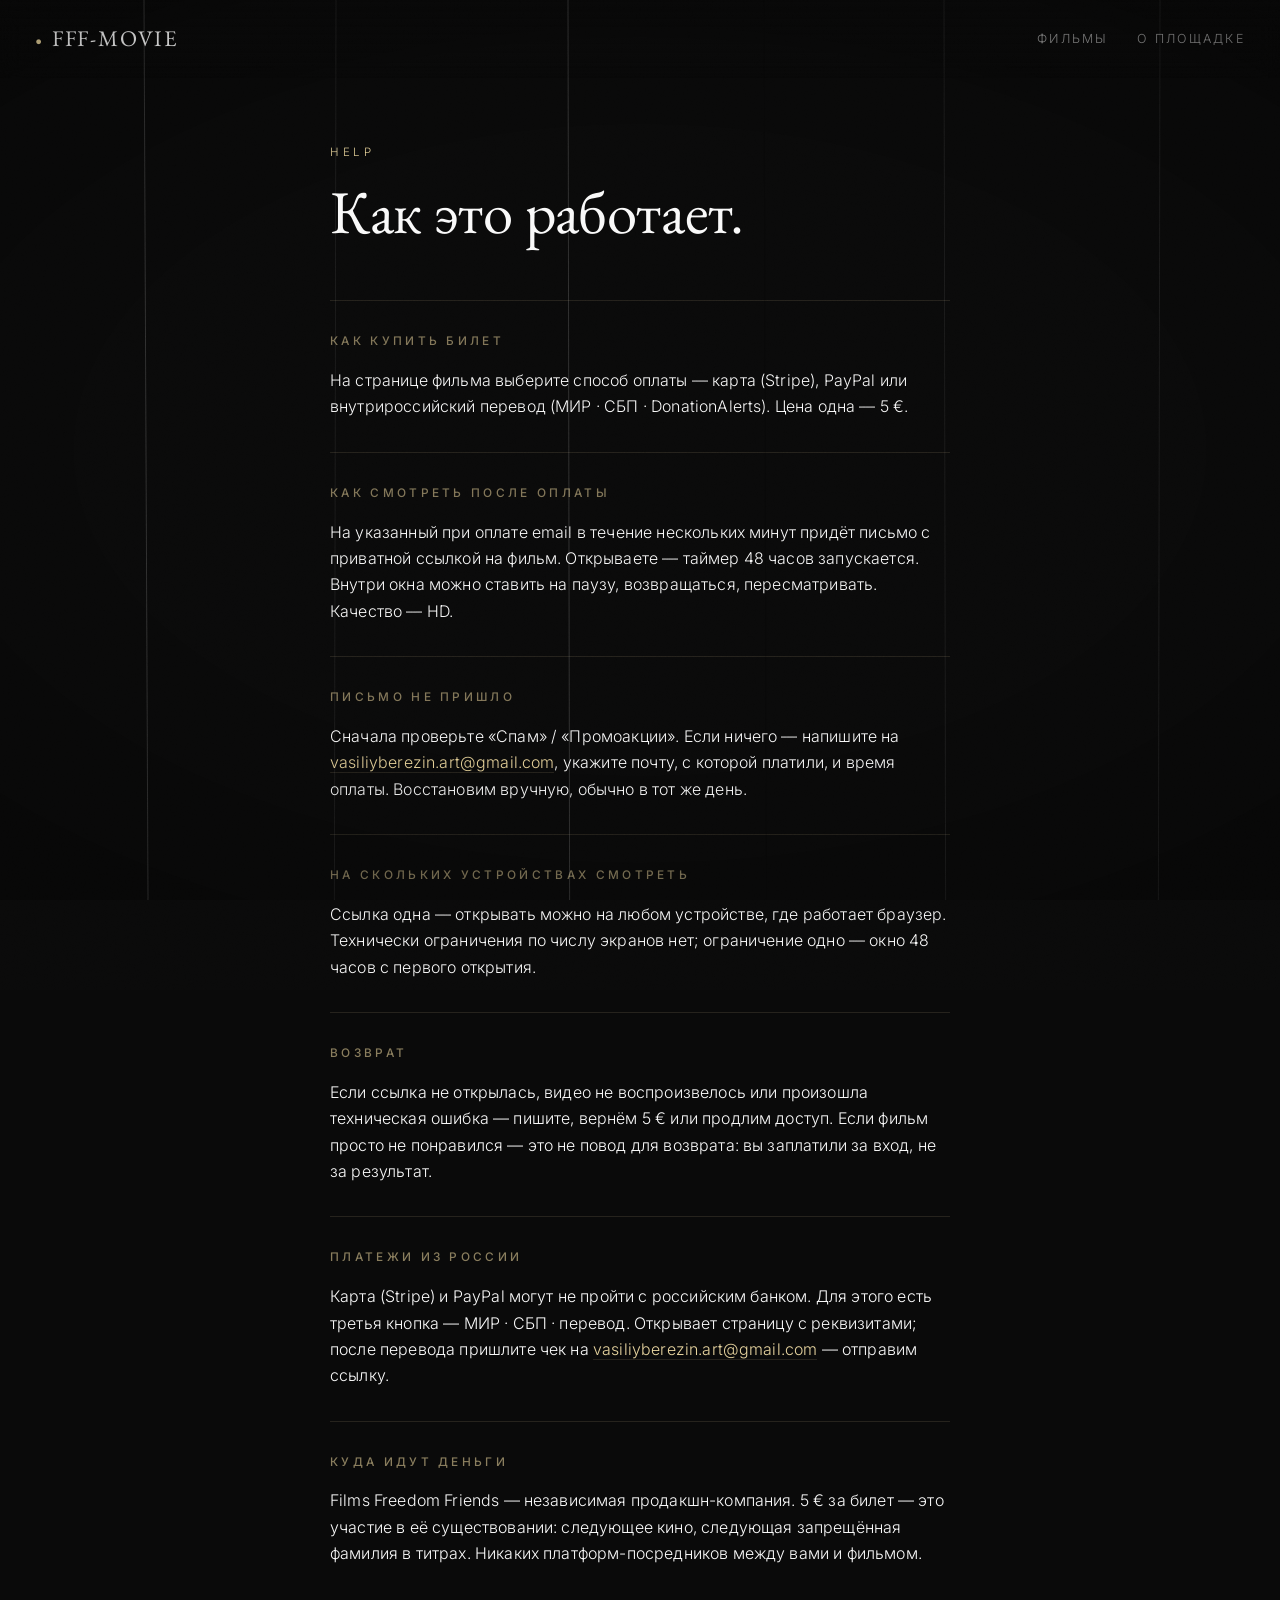
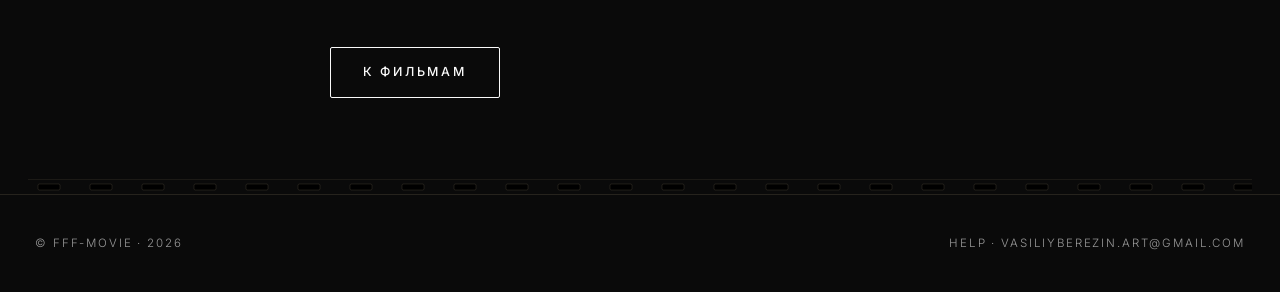
==== help/index.html @ 28d0c8d0 "init FFF-Movie site v1 — hero/films grid с polaroid-постерами + 3D perspective — два snap-слайда с т" ====
<!DOCTYPE html>
<html lang="ru">
<head>
<meta charset="UTF-8" />
<meta name="viewport" content="width=device-width, initial-scale=1.0" />
<title>Help — FFF-Movie</title>
<meta name="description" content="Как купить билет, как смотреть, что делать, если письмо не пришло." />
<link rel="preconnect" href="https://fonts.googleapis.com" />
<link rel="preconnect" href="https://fonts.gstatic.com" crossorigin />
<link href="https://fonts.googleapis.com/css2?family=EB+Garamond:ital,wght@0,400..800;1,400..800&family=Inter:wght@200;300;400;500;600;700&display=swap" rel="stylesheet" />
<link rel="stylesheet" href="../styles.css" />
</head>
<body>

<header class="nav">
  <a href="../index.html" class="brand">
    <span class="brand-mark">●</span>
    <span class="brand-name" data-platform-name>FFF-Movie</span>
  </a>
  <nav class="nav-links">
    <a href="../index.html#films">Фильмы</a>
    <a href="../index.html#about">О&nbsp;площадке</a>
  </nav>
</header>

<main class="help">
  <div class="help-inner">
    <p class="help-eyebrow">Help</p>
    <h1 class="help-title">Как это работает.</h1>

    <section class="help-block">
      <h2>Как купить билет</h2>
      <p>На странице фильма выберите способ оплаты — карта (Stripe), PayPal или внутрироссийский перевод (МИР · СБП · DonationAlerts). Цена одна — 5 €.</p>
    </section>

    <section class="help-block">
      <h2>Как смотреть после оплаты</h2>
      <p>На указанный при оплате email в течение нескольких минут придёт письмо с приватной ссылкой на фильм. Открываете — таймер 48 часов запускается. Внутри окна можно ставить на паузу, возвращаться, пересматривать. Качество — HD.</p>
    </section>

    <section class="help-block">
      <h2>Письмо не пришло</h2>
      <p>Сначала проверьте «Спам» / «Промоакции». Если ничего — напишите на <a href="mailto:vasiliyberezin.art@gmail.com">vasiliyberezin.art@gmail.com</a>, укажите почту, с которой платили, и время оплаты. Восстановим вручную, обычно в тот же день.</p>
    </section>

    <section class="help-block">
      <h2>На скольких устройствах смотреть</h2>
      <p>Ссылка одна — открывать можно на любом устройстве, где работает браузер. Технически ограничения по числу экранов нет; ограничение одно — окно 48 часов с первого открытия.</p>
    </section>

    <section class="help-block">
      <h2>Возврат</h2>
      <p>Если ссылка не открылась, видео не воспроизвелось или произошла техническая ошибка — пишите, вернём 5 € или продлим доступ. Если фильм просто не понравился — это не повод для возврата: вы заплатили за вход, не за результат.</p>
    </section>

    <section class="help-block">
      <h2>Платежи из России</h2>
      <p>Карта (Stripe) и PayPal могут не пройти с российским банком. Для этого есть третья кнопка — МИР · СБП · перевод. Открывает страницу с реквизитами; после перевода пришлите чек на <a href="mailto:vasiliyberezin.art@gmail.com">vasiliyberezin.art@gmail.com</a> — отправим ссылку.</p>
    </section>

    <section class="help-block">
      <h2>Куда идут деньги</h2>
      <p>Films Freedom Friends — независимая продакшн-компания. 5 € за билет — это участие в её существовании: следующее кино, следующая запрещённая фамилия в титрах. Никаких платформ-посредников между вами и фильмом.</p>
    </section>

    <a href="../index.html" class="cta cta-ghost help-back">К фильмам</a>
  </div>
</main>

<footer class="foot">
  <p>© <span data-platform-name>FFF-Movie</span> · 2026</p>
  <p class="foot-links">
    <a href="../help/">Help</a> ·
    <a href="mailto:vasiliyberezin.art@gmail.com">vasiliyberezin.art@gmail.com</a>
  </p>
</footer>

</body>
</html>
---- styles.css ----
/* =============================================================
   FFF-Movie — Bone palette (v2)
   True black background · Off-white text · Warm bone accent
   ============================================================= */

/* Custom hand-drawn font by Vasya — drop fff-hand.ttf into assets/fonts/
   then uncomment the line below in :root that sets --hand. */
@font-face {
  font-family: "FFF Hand";
  src: url("assets/fonts/fff-hand.ttf") format("truetype"),
       url("assets/fonts/fff-hand.otf") format("opentype");
  font-weight: 400;
  font-style: normal;
  font-display: swap;
}

:root {
  --bg:           #0a0a0a;   /* true black */
  --surface:      #141210;   /* slightly warm panel */
  --surface-2:    #1a1714;
  --bone:         #e8d5a0;   /* warm bone — old paper / archive */
  --bone-hot:     #f0e0b5;
  --bone-mute:    #8a7e5e;
  --white:        #fafafa;   /* off-white */
  --white-mute:   #999999;
  --line:         rgba(232, 213, 160, 0.12);

  /* legacy aliases so old class names keep working */
  --damson:       var(--bone);
  --melon:        var(--bone);
  --melon-hot:    var(--bone-hot);

  --serif:        "EB Garamond", "Cormorant Garamond", "Times New Roman", Georgia, serif;
  --sans:         "Inter", system-ui, -apple-system, sans-serif;

  /* Headlines (brand, hero, film titles) — EB Garamond.
     Kept as a separate variable so we can swap it for a hand-font later. */
  --hand:         "EB Garamond", "Cormorant Garamond", "Times New Roman", Georgia, serif;
}

* { box-sizing: border-box; margin: 0; padding: 0; }

html, body {
  background: var(--bg);
  color: var(--white);
  font-family: var(--sans);
  font-weight: 300;
  letter-spacing: 0.01em;
  line-height: 1.5;
  -webkit-font-smoothing: antialiased;
  -moz-osx-font-smoothing: grayscale;
}

/* ---------- filmstrip scroll-snap ----------
   Each top-level section becomes one "frame" of a filmstrip:
   the viewport snaps to it on scroll, like a projector advancing
   one frame at a time.
*/
html {
  scroll-snap-type: y mandatory;
  scroll-behavior: smooth;
}
.hero, .films, .about, .not-found, .help, .detail, .success, .foot {
  scroll-snap-align: start;
  scroll-snap-stop: always;
}
.hero {
  min-height: 100vh;     /* let the hero keep its own flex (content at bottom) */
}
.films, .about, .help, .not-found, .success, .detail {
  min-height: 100svh;
  min-height: 100vh;
  display: flex;
  flex-direction: column;
  justify-content: center;
}
.foot { scroll-snap-align: end; }

/* horizontal sprocket strip between frames — a thin film-edge line */
.hero, .films, .about, .help, .not-found, .success, .detail {
  position: relative;
}
.hero::after, .films::after, .about::after, .help::after, .not-found::after, .success::after, .detail::after {
  content: "";
  position: absolute;
  left: 28px; right: 28px;
  bottom: 0;
  height: 14px;
  pointer-events: none;
  background-image: url("data:image/svg+xml;utf8,<svg xmlns='http://www.w3.org/2000/svg' width='52' height='14'><rect x='10' y='4' width='22' height='6' rx='1.5' fill='black' stroke='rgba(232,213,160,0.18)' stroke-width='0.6'/></svg>");
  background-size: 52px 14px;
  background-repeat: repeat-x;
  border-top: 1px solid rgba(232, 213, 160, 0.08);
  z-index: 9990;
}
@media (max-width: 700px) {
  /* relax snap on mobile so users can read long content */
  html { scroll-snap-type: y proximity; }
}

a { color: inherit; text-decoration: none; }

/* ---------- nav ---------- */
.nav {
  position: fixed; top: 0; left: 0; right: 0;
  display: flex; justify-content: space-between; align-items: center;
  padding: 1.4rem 2.2rem;
  z-index: 100;
  backdrop-filter: blur(12px);
  background: linear-gradient(180deg, rgba(10, 10, 10, 0.92) 0%, rgba(10, 10, 10, 0) 100%);
}

.brand {
  display: flex; align-items: baseline; gap: 0.5rem;
  font-family: var(--hand);
  font-weight: 400;
  font-size: 1.4rem;
  letter-spacing: 0.08em;
  text-transform: uppercase;
}
.brand-mark { color: var(--melon); font-size: 0.7rem; transform: translateY(-1px); }

.nav-links {
  display: flex; gap: 1.8rem;
  font-size: 0.78rem;
  letter-spacing: 0.18em;
  text-transform: uppercase;
  color: var(--white-mute);
}
.nav-links a:hover { color: var(--melon); }

@media (max-width: 600px) {
  .nav { padding: 1rem 1.2rem; }
  .nav-links { gap: 1rem; font-size: 0.7rem; }
}

/* ---------- hero ---------- */
.hero {
  position: relative;
  height: 92vh;
  min-height: 560px;
  overflow: hidden;
  display: flex; align-items: flex-end;
}

.hero-video {
  position: absolute; inset: 0;
  width: 100%; height: 100%;
  object-fit: cover;
  filter: saturate(0.85) contrast(1.05);
}

.hero-static {
  background:
    radial-gradient(ellipse 90% 70% at 30% 40%, rgba(232, 213, 160, 0.06) 0%, transparent 60%),
    linear-gradient(180deg, #0f0e0c 0%, #0a0a0a 100%);
}

.hero-overlay {
  position: absolute; inset: 0;
  background:
    linear-gradient(180deg, rgba(10, 10, 10, 0.5) 0%, rgba(10, 10, 10, 0.1) 35%, rgba(10, 10, 10, 0.95) 100%);
}

.hero-content {
  position: relative;
  padding: 0 2.2rem 5rem;
  max-width: 900px;
}

.hero-eyebrow {
  font-size: 0.72rem;
  letter-spacing: 0.32em;
  text-transform: uppercase;
  color: var(--melon);
  margin-bottom: 1.5rem;
}

.hero-title {
  font-family: var(--hand);
  font-weight: 400;
  font-size: clamp(1.8rem, 3.8vw, 3.2rem);
  line-height: 1.1;
  letter-spacing: -0.005em;
  color: var(--white);
  margin-bottom: 2rem;
  white-space: nowrap;
  min-height: 1.4em;
  perspective: 600px;
  overflow: visible;
}
.hero-content { max-width: none; padding-right: 4rem; }
@media (max-width: 760px) {
  .hero-title { white-space: normal; font-size: clamp(1.5rem, 6vw, 2.4rem); }
}

/* per-character snake animation
   home page: starts after academy leader (~3s) → in (~1.5s) → hold (~2s) → out (~1.5s)
   inner pages: starts at 0s
   color: subtle warm-palette hue-shift per letter (tan / bone / peach)
*/
.hero-title .ch {
  display: inline-block;
  opacity: 0;
  transform: translateY(0.6em) rotate(-6deg);
  color: hsl(calc(35 + var(--i, 0) * 11), 24%, 86%);
  animation:
    snake-in  0.55s cubic-bezier(.2,.7,.3,1.05) forwards,
    snake-out 0.6s  cubic-bezier(.5,0,.7,.2)    forwards;
  animation-delay:
    calc(var(--i) * 55ms),
    calc(2.6s + var(--i) * 38ms);
  will-change: transform, opacity, filter;
}
.home .hero-title .ch {
  animation-delay:
    calc(2.4s + var(--i) * 45ms),
    calc(5s + var(--i) * 32ms);
}

@keyframes snake-in {
  0%   { opacity: 0; transform: translateY(0.6em) rotate(-7deg); filter: blur(4px); }
  55%  { opacity: 1; transform: translateY(-0.08em) rotate(3deg); filter: blur(0); }
  100% { opacity: 1; transform: translateY(0) rotate(0); filter: blur(0); }
}

@keyframes snake-out {
  0%   { opacity: 1; transform: translate(0, 0) rotate(0); filter: blur(0); }
  30%  { opacity: 1; transform: translate(-0.6em, -0.18em) rotate(-3deg); filter: blur(0); }
  60%  { opacity: 0.7; transform: translate(-6em, 0.18em) rotate(4deg); filter: blur(1.5px); }
  100% { opacity: 0; transform: translate(-30em, -0.15em) rotate(-6deg); filter: blur(5px); }
}

@media (prefers-reduced-motion: reduce) {
  .hero-title .ch { animation: none; opacity: 1; transform: none; filter: none; }
}

.cta {
  display: inline-block;
  padding: 0.95rem 2rem;
  font-size: 0.78rem;
  letter-spacing: 0.22em;
  text-transform: uppercase;
  font-weight: 500;
  border-radius: 2px;
  transition: all 0.25s ease;
  cursor: pointer;
  border: none;
}

.cta-primary {
  background: var(--melon);
  color: var(--bg);
}
.cta-primary:hover { background: var(--melon-hot); transform: translateY(-1px); }

.cta-ghost {
  background: transparent;
  color: var(--white);
  border: 1px solid var(--white);
}
.cta-ghost:hover {
  background: var(--white);
  color: var(--bg);
}

@media (max-width: 600px) {
  .hero { height: 85vh; }
  .hero-content { padding: 0 1.2rem 3rem; }
}

/* ---------- teaser slide (full-screen autoplaying clip) ---------- */
.teaser {
  position: relative;
  height: 100vh;
  min-height: 560px;
  overflow: hidden;
  display: flex;
  align-items: center;
  justify-content: center;
  scroll-snap-align: start;
  scroll-snap-stop: always;
}
.teaser-video {
  position: absolute; inset: 0;
  width: 100%; height: 100%;
  object-fit: cover;
  filter: saturate(0.85) contrast(1.05);
  z-index: 0;
}
.teaser-overlay {
  position: absolute; inset: 0;
  background:
    linear-gradient(180deg, rgba(10,10,10,0.35) 0%, rgba(10,10,10,0.15) 35%, rgba(10,10,10,0.85) 100%);
  z-index: 1;
}
.teaser-content {
  position: relative;
  z-index: 2;
  text-align: center;
  padding: 0 2.2rem;
  max-width: 800px;
}
.teaser-eyebrow {
  font-size: 0.72rem;
  letter-spacing: 0.32em;
  text-transform: uppercase;
  color: var(--bone);
  margin-bottom: 1.2rem;
}
.teaser-title {
  font-family: var(--hand);
  font-weight: 400;
  font-size: clamp(2.6rem, 7vw, 5.4rem);
  line-height: 1.02;
  letter-spacing: -0.005em;
  color: var(--white);
  margin-bottom: 1.2rem;
}
.teaser-credits {
  font-size: 0.92rem;
  letter-spacing: 0.04em;
  color: var(--white-mute);
  margin-bottom: 2.4rem;
}
.cta-primary {
  background: var(--bone);
  color: #0a0a0a;
}
.cta-primary:hover { background: var(--bone-hot); transform: translateY(-1px); }

@media (max-width: 600px) {
  .teaser-credits { font-size: 0.82rem; }
}

/* ---------- films grid ---------- */
.films {
  padding: 8rem 2.2rem;
  background: var(--bg);
  perspective: 1400px;
}

.films-grid {
  max-width: 1100px;
  margin: 0 auto;
  display: grid;
  grid-template-columns: repeat(2, 1fr);
  gap: 4.5rem 3rem;
  transform-style: preserve-3d;
}

.films-grid-single {
  max-width: 480px;
  grid-template-columns: 1fr;
}

@media (max-width: 760px) {
  .films { padding: 4rem 1.2rem; }
  .films-grid { grid-template-columns: 1fr; gap: 2.5rem; }
}

.film-card {
  /* polaroid look — pinned to a wall */
  position: relative;
  display: flex; flex-direction: column; gap: 0;
  background: #f4ede3;
  padding: 1rem 1rem 3.5rem;
  border-radius: 2px;
  transform: rotate(var(--tilt, -1.4deg)) translateZ(0);
  transition: transform 0.5s cubic-bezier(.2,.7,.2,1), box-shadow 0.5s ease;
  box-shadow:
    0 20px 35px -18px rgba(0, 0, 0, 0.7),
    0 50px 90px -50px rgba(0, 0, 0, 0.55);
  will-change: transform;
}
.film-card:nth-child(odd)  { --tilt: -1.6deg; }
.film-card:nth-child(even) { --tilt:  1.8deg; }
.film-card:hover {
  transform: rotate(0) translateZ(40px) translateY(-6px);
  box-shadow:
    0 40px 60px -20px rgba(0, 0, 0, 0.85),
    0 80px 130px -60px rgba(0, 0, 0, 0.7);
}

/* push-pin */
.film-card::before {
  content: "";
  position: absolute;
  top: -8px; left: 50%;
  width: 14px; height: 14px;
  margin-left: -7px;
  border-radius: 50%;
  background: radial-gradient(circle at 35% 30%, #c77752 0%, #5d2a3a 60%, #2a0f12 100%);
  box-shadow: 0 3px 6px rgba(0,0,0,0.6);
  z-index: 3;
}

.film-poster {
  position: relative;
  display: block;
  aspect-ratio: 16 / 9;
  overflow: hidden;
  background: #1a1714;
  border-radius: 1px;
  cursor: pointer;
}

.film-poster-img,
.film-poster-video {
  position: absolute; inset: 0;
  width: 100%; height: 100%;
  object-fit: cover;
  transition: transform 0.7s cubic-bezier(.2,.7,.2,1), opacity 0.5s ease, filter 0.4s ease;
  filter: saturate(0.9);
}

.film-poster-video {
  opacity: 0;
  pointer-events: none;
}

.film-poster:hover .film-poster-img {
  transform: scale(1.06);
  filter: saturate(0.4) brightness(0.5);
}
.film-poster:hover .film-poster-video {
  opacity: 1;
  transform: scale(1.02);
  filter: saturate(1);
}

.film-card-overlay {
  position: absolute; inset: 0;
  display: flex; align-items: center; justify-content: center;
  opacity: 0;
  transition: opacity 0.4s ease;
  pointer-events: none;
  background: linear-gradient(180deg, rgba(10,10,10,0) 0%, rgba(10,10,10,0.4) 100%);
}
.film-poster:hover .film-card-overlay { opacity: 1; }

.film-card-action {
  font-size: 0.72rem;
  letter-spacing: 0.32em;
  text-transform: uppercase;
  color: var(--bone);
  padding: 0.7rem 1.4rem;
  border: 1px solid var(--bone);
  border-radius: 2px;
  background: rgba(10, 10, 10, 0.5);
  backdrop-filter: blur(2px);
}

.film-ticket {
  position: absolute;
  top: 1rem; right: 1rem;
  padding: 0.5rem 0.85rem;
  background: rgba(10, 10, 10, 0.85);
  color: var(--bone);
  font-size: 0.68rem;
  letter-spacing: 0.22em;
  text-transform: uppercase;
  border: 1px solid var(--bone);
  border-radius: 2px;
  z-index: 2;
}

.film-meta { padding: 1.2rem 0.6rem 0; color: #1a100c; }

.film-title {
  font-family: var(--hand, var(--serif));
  font-size: 2rem;
  font-weight: 400;
  letter-spacing: -0.005em;
  line-height: 1.05;
  margin-bottom: 0.8rem;
  color: #1a100c;
}

.film-credits-row {
  font-size: 0.78rem;
  color: #3a241c;
  letter-spacing: 0.02em;
  line-height: 1.5;
  margin-bottom: 0.2rem;
  display: flex; gap: 0.8rem;
}
.film-credits-row .role {
  color: #8a7e5e;
  text-transform: uppercase;
  font-size: 0.62rem;
  letter-spacing: 0.22em;
  padding-top: 0.2rem;
  flex-shrink: 0;
  min-width: 5.5rem;
}

.film-card-overlay { background: linear-gradient(180deg, rgba(0,0,0,0) 0%, rgba(0,0,0,0.55) 100%); }
.film-card-action  { background: rgba(0, 0, 0, 0.65); border-color: var(--bone-hot); color: var(--bone-hot); }
.film-ticket {
  background: rgba(0, 0, 0, 0.85);
  color: var(--bone);
  border-color: var(--bone);
}

/* ---------- about ---------- */
.about {
  padding: 7rem 2.2rem 8rem;
  border-top: 1px solid var(--line);
}
.about-inner {
  max-width: 980px;
  margin: 0 auto;
  display: grid;
  grid-template-columns: 1.1fr 1fr;
  gap: 5rem;
  align-items: center;
}
@media (max-width: 760px) {
  .about-inner { grid-template-columns: 1fr; gap: 3rem; }
}
.about-text {
  font-family: var(--serif);
  font-weight: 400;
  font-size: clamp(1.4rem, 2.2vw, 1.85rem);
  line-height: 1.4;
  color: var(--white);
  letter-spacing: -0.005em;
}
.about-studio {
  display: flex;
  flex-direction: column;
  align-items: flex-start;
  gap: 0.9rem;
}
.studio-label {
  font-size: 0.66rem;
  letter-spacing: 0.32em;
  text-transform: uppercase;
  color: var(--bone-mute);
  margin-bottom: 0.4rem;
}
.studio-logo {
  display: block;
  width: 100%;
  max-width: 280px;
  height: auto;
  opacity: 0.92;
  filter: saturate(0) brightness(1.05);
}
.studio-name {
  font-size: 1.1rem;
  color: var(--bone);
  margin-bottom: 0.6rem;
  letter-spacing: 0.02em;
}
.studio-people {
  font-size: 0.82rem;
  letter-spacing: 0.1em;
  text-transform: uppercase;
  color: var(--white-mute);
  margin-top: 0.4rem;
}
.studio-blurb {
  font-size: 0.92rem;
  color: var(--white-mute);
  line-height: 1.6;
  font-style: italic;
  max-width: 320px;
}

@media (max-width: 760px) {
  .about-studio { align-items: center; text-align: center; }
  .about-text { text-align: center; }
}

/* ---------- footer ---------- */
.foot {
  padding: 2.5rem 2.2rem;
  display: flex; justify-content: space-between;
  font-size: 0.72rem;
  letter-spacing: 0.16em;
  text-transform: uppercase;
  color: var(--white-mute);
  border-top: 1px solid var(--line);
}
.foot-links a:hover { color: var(--melon); }

@media (max-width: 600px) {
  .foot { flex-direction: column; gap: 0.6rem; text-align: center; padding: 2rem 1.2rem; }
}

/* ---------- film detail page ---------- */
.detail {
  padding-top: 6rem;
}

.detail-hero {
  position: relative;
  height: 70vh;
  min-height: 460px;
  overflow: hidden;
}
.detail-hero img,
.detail-hero video {
  position: absolute; inset: 0;
  width: 100%; height: 100%;
  object-fit: cover;
}
.detail-hero::after {
  content: "";
  position: absolute; inset: 0;
  background: linear-gradient(180deg, rgba(10,10,10,0.4) 0%, rgba(10,10,10,0.95) 100%);
}

.detail-body {
  max-width: 760px;
  margin: -8rem auto 0;
  position: relative; z-index: 2;
  padding: 0 2.2rem 6rem;
}

.detail-title {
  font-family: var(--hand);
  font-weight: 400;
  font-size: clamp(2.8rem, 6.4vw, 5rem);
  line-height: 1.02;
  letter-spacing: -0.005em;
  margin-bottom: 0.6rem;
}

.detail-credits {
  font-size: 0.8rem;
  letter-spacing: 0.18em;
  text-transform: uppercase;
  color: var(--bone);
  margin-bottom: 2.5rem;
}

.detail-credits-block {
  margin-bottom: 2.5rem;
}
.detail-credits-block .film-credits-row {
  font-size: 0.88rem;
  margin-bottom: 0.5rem;
}
.detail-credits-block .film-credits-row .role {
  font-size: 0.7rem;
  min-width: 7rem;
}

.detail-synopsis {
  font-family: var(--serif);
  font-size: 1.25rem;
  font-style: italic;
  line-height: 1.55;
  color: var(--white-mute);
  margin-bottom: 3rem;
  max-width: 580px;
}

.detail-buy {
  display: flex; flex-direction: column; gap: 1rem;
  padding: 2rem;
  background: var(--surface);
  border: 1px solid var(--line);
  border-radius: 2px;
  max-width: 420px;
}

.detail-buy-row {
  display: flex; justify-content: space-between; align-items: baseline;
  margin-bottom: 0.5rem;
}
.detail-buy-row .price {
  font-family: var(--serif);
  font-size: 2rem;
}
.detail-buy-row .term {
  font-size: 0.72rem;
  letter-spacing: 0.18em;
  text-transform: uppercase;
  color: var(--white-mute);
}

.pay-buttons { display: flex; flex-direction: column; gap: 0.6rem; }
.pay-stripe, .pay-paypal, .pay-ru {
  display: block;
  text-align: center;
  padding: 0.95rem 1.2rem;
  font-size: 0.78rem;
  letter-spacing: 0.22em;
  text-transform: uppercase;
  font-weight: 500;
  border-radius: 2px;
  cursor: pointer;
  transition: all 0.25s ease;
  border: 1px solid transparent;
}
.pay-stripe { background: var(--bone); color: var(--bg); }
.pay-stripe:hover { background: var(--bone-hot); }
.pay-paypal { background: transparent; color: var(--white); border-color: var(--white); }
.pay-paypal:hover { background: var(--white); color: var(--bg); }
.pay-ru { background: transparent; color: var(--bone-mute); border-color: var(--bone-mute); }
.pay-ru:hover { color: var(--bone); border-color: var(--bone); }

.detail-fineprint {
  font-size: 0.72rem;
  color: var(--white-mute);
  letter-spacing: 0.04em;
  line-height: 1.6;
  margin-top: 0.5rem;
}

.detail-stills {
  display: grid;
  grid-template-columns: repeat(3, 1fr);
  gap: 0.6rem;
  margin-top: 4rem;
}
.detail-stills img {
  width: 100%;
  aspect-ratio: 16 / 9;
  object-fit: cover;
  filter: saturate(0.9);
}

@media (max-width: 700px) {
  .detail-body { padding: 0 1.2rem 4rem; margin-top: -5rem; }
  .detail-stills { grid-template-columns: repeat(2, 1fr); }
}

/* ---------- success / access page ---------- */
.success {
  min-height: 80vh;
  display: flex; flex-direction: column; justify-content: center; align-items: center;
  text-align: center;
  padding: 6rem 2rem;
}
.success-mark {
  font-size: 3rem; color: var(--melon); margin-bottom: 1.5rem;
}
.success h1 {
  font-family: var(--hand); font-weight: 400;
  font-size: clamp(2rem, 5vw, 3.4rem);
  margin-bottom: 1rem;
}
.success p {
  max-width: 480px;
  color: var(--white-mute);
  margin-bottom: 1.2rem;
  font-size: 1rem;
}

/* ---------- cinema overlay ----------
   Layered film projector look:
   - body::before  — vignette (lens darkening) + scratches
   - body::after   — fine fast grain
   - html::after   — coarse slow grain
   - html flicker  — projector lamp pulse
*/

html {
  animation: projector-flicker 6.4s linear infinite;
}

body::before {
  content: "";
  position: fixed;
  inset: 0;
  pointer-events: none;
  z-index: 9997;
  background:
    /* projector vignette */
    radial-gradient(ellipse 110% 90% at 50% 50%, transparent 40%, rgba(0,0,0,0.55) 100%),
    /* random vertical scratches */
    url("data:image/svg+xml;utf8,<svg xmlns='http://www.w3.org/2000/svg' width='1600' height='900' preserveAspectRatio='none'><g stroke='white' stroke-width='1' opacity='0.18'><line x1='180' y1='0' x2='185' y2='900'/><line x1='710' y1='0' x2='712' y2='900'/></g><g stroke='white' stroke-width='1' opacity='0.08'><line x1='420' y1='0' x2='418' y2='900'/><line x1='1180' y1='0' x2='1182' y2='900'/><line x1='1450' y1='0' x2='1448' y2='900'/></g><g stroke='black' stroke-width='1' opacity='0.22'><line x1='955' y1='0' x2='958' y2='900'/></g></svg>");
  background-size: 100% 100%, 100% 100%;
  background-repeat: no-repeat;
  animation: scratch-shift 0.18s steps(2) infinite;
}

body::after {
  content: "";
  position: fixed;
  inset: -10%;
  pointer-events: none;
  z-index: 9999;
  opacity: 0.14;
  mix-blend-mode: overlay;
  background-image: url("data:image/svg+xml;utf8,<svg xmlns='http://www.w3.org/2000/svg' width='240' height='240'><filter id='n'><feTurbulence type='fractalNoise' baseFrequency='1.1' numOctaves='2' stitchTiles='stitch'/><feColorMatrix values='0 0 0 0 0   0 0 0 0 0   0 0 0 0 0   0 0 0 1 0'/></filter><rect width='100%' height='100%' filter='url(%23n)'/></svg>");
  background-size: 240px 240px;
  animation: grain-fast 0.9s steps(8) infinite;
}

html::after {
  content: "";
  position: fixed;
  inset: -10%;
  pointer-events: none;
  z-index: 9998;
  opacity: 0.08;
  mix-blend-mode: soft-light;
  background-image: url("data:image/svg+xml;utf8,<svg xmlns='http://www.w3.org/2000/svg' width='420' height='420'><filter id='n'><feTurbulence type='fractalNoise' baseFrequency='0.55' numOctaves='3' stitchTiles='stitch'/><feColorMatrix values='0 0 0 0 1   0 0 0 0 0.95   0 0 0 0 0.85   0 0 0 1 0'/></filter><rect width='100%' height='100%' filter='url(%23n)'/></svg>");
  background-size: 420px 420px;
  animation: grain-slow 2.4s steps(5) infinite;
}

@keyframes grain-fast {
  0%   { transform: translate(0, 0); }
  20%  { transform: translate(-4%, 5%); }
  40%  { transform: translate(6%, -3%); }
  60%  { transform: translate(-3%, -4%); }
  80%  { transform: translate(4%, 6%); }
  100% { transform: translate(0, 0); }
}

@keyframes grain-slow {
  0%   { transform: translate(0, 0); }
  33%  { transform: translate(-2%, 3%); }
  66%  { transform: translate(3%, -2%); }
  100% { transform: translate(0, 0); }
}

@keyframes scratch-shift {
  0%   { transform: translate(0, 0); }
  50%  { transform: translate(-1%, 0.4%); }
  100% { transform: translate(0.6%, -0.3%); }
}

@keyframes projector-flicker {
  0%   { filter: brightness(1) contrast(1); }
  3%   { filter: brightness(0.96) contrast(1.02); }
  6%   { filter: brightness(1.04) contrast(0.99); }
  10%  { filter: brightness(1) contrast(1); }
  47%  { filter: brightness(0.94) contrast(1.03); }
  50%  { filter: brightness(1) contrast(1); }
  62%  { filter: brightness(1.05) contrast(0.98); }
  68%  { filter: brightness(1) contrast(1); }
  85%  { filter: brightness(0.97) contrast(1.01); }
  100% { filter: brightness(1) contrast(1); }
}

@media (prefers-reduced-motion: reduce) {
  html, body::before, body::after, html::after { animation: none !important; }
}

/* ---------- film perforation strips (left + right edges) ---------- */
.film-edge {
  position: fixed;
  top: 0; bottom: 0;
  width: 28px;
  z-index: 9996;
  pointer-events: none;
  background-color: rgba(6, 6, 6, 0.94);
  background-image: url("data:image/svg+xml;utf8,<svg xmlns='http://www.w3.org/2000/svg' width='28' height='52'><rect x='7' y='10' width='14' height='22' rx='3' fill='black' stroke='rgba(232,213,160,0.18)' stroke-width='0.7'/></svg>");
  background-repeat: repeat-y;
  background-position: center top;
  animation: film-roll 1.4s linear infinite;
}
.film-edge-left  { left: 0;  border-right: 1px solid rgba(232, 213, 160, 0.08); }
.film-edge-right { right: 0; border-left:  1px solid rgba(232, 213, 160, 0.08); }

@keyframes film-roll {
  to { background-position: center -52px; }
}

@media (prefers-reduced-motion: reduce) { .film-edge { animation: none; } }
@media (max-width: 700px) { .film-edge { display: none; } }

/* nav adjusts so it doesn't slip under perforation */
@media (min-width: 701px) {
  body:has(.film-edge) .nav { padding-left: 3.4rem; padding-right: 3.4rem; }
}

/* ---------- frame counter (bottom-left) ---------- */
.frame-counter {
  position: fixed;
  bottom: 1.4rem;
  left: 50px;
  z-index: 9995;
  font-family: var(--sans);
  font-size: 0.6rem;
  letter-spacing: 0.36em;
  color: var(--bone);
  pointer-events: none;
  font-variant-numeric: tabular-nums;
  text-transform: uppercase;
  mix-blend-mode: difference;
  opacity: 0.6;
}
@media (max-width: 700px) { .frame-counter { left: 1.2rem; } }

/* ---------- academy leader (3-2-1 intro on first load) ---------- */
.leader {
  position: fixed; inset: 0;
  background: #000;
  z-index: 99999;
  display: flex; align-items: center; justify-content: center;
  overflow: hidden;
}
.leader.gone {
  animation: leader-out 0.45s ease-out forwards;
}
.leader-stage {
  position: relative;
  width: clamp(280px, 56vmin, 460px);
  aspect-ratio: 4 / 3;
}
.clapper-stage {
  animation: clap-shake 0.32s ease-out 1.45s;
  transform-origin: center;
}
.clapper {
  width: 100%; height: 100%;
  filter: drop-shadow(0 30px 60px rgba(0,0,0,0.7));
  overflow: visible;
}
.clapper-top {
  transform-origin: 20px 84px;
  transform: rotate(-28deg);
  animation: clap-down 0.36s cubic-bezier(.7,0,.85,.45) 1.1s forwards;
}
.clapper-text {
  opacity: 0;
  animation: clap-text-in 0.5s ease-out 0.2s forwards;
}
.clapper-board {
  stroke-dasharray: 820;
  stroke-dashoffset: 820;
  animation: clap-draw 0.7s ease-out 0s forwards;
}
.clapper-line {
  opacity: 0;
  animation: clap-text-in 0.4s ease-out 0.35s forwards;
}
.leader-flash {
  position: absolute; inset: -50%;
  background: #fff;
  opacity: 0;
  pointer-events: none;
}
.leader-flash.fire { animation: leader-flash 0.32s ease-out forwards; }

@keyframes leader-out {
  0%   { opacity: 1; }
  100% { opacity: 0; visibility: hidden; }
}
@keyframes clap-draw {
  to { stroke-dashoffset: 0; }
}
@keyframes clap-text-in {
  to { opacity: 1; }
}
@keyframes clap-down {
  0%   { transform: rotate(-28deg); }
  82%  { transform: rotate(3deg); }
  100% { transform: rotate(0deg); }
}
@keyframes clap-shake {
  0%, 100% { transform: translate(0,0) rotate(0); }
  20%  { transform: translate(-7px, 5px) rotate(-0.4deg); }
  45%  { transform: translate(6px, -4px) rotate(0.5deg); }
  70%  { transform: translate(-3px, 2px) rotate(-0.2deg); }
}
@keyframes leader-flash {
  0%   { opacity: 0; }
  35%  { opacity: 0.95; }
  100% { opacity: 0; }
}

@media (prefers-reduced-motion: reduce) {
  .clapper-top, .clapper-board, .clapper-text, .clapper-line, .clapper-stage {
    animation: none !important;
    stroke-dashoffset: 0 !important;
    opacity: 1 !important;
    transform: none !important;
  }
}

/* ---------- help page ---------- */
.help {
  padding: 9rem 2.2rem 6rem;
}
.help-inner {
  max-width: 720px;
  margin: 0 auto;
}
.help-eyebrow {
  font-size: 0.72rem;
  letter-spacing: 0.32em;
  text-transform: uppercase;
  color: var(--bone);
  margin-bottom: 1.2rem;
}
.help-title {
  font-family: var(--hand);
  font-weight: 400;
  font-size: clamp(2.4rem, 5.5vw, 3.8rem);
  line-height: 1.05;
  letter-spacing: -0.005em;
  margin-bottom: 3.5rem;
}
.help-block {
  border-top: 1px solid var(--line);
  padding: 2rem 0;
}
.help-block h2 {
  font-family: var(--sans);
  font-weight: 500;
  font-size: 0.74rem;
  letter-spacing: 0.28em;
  text-transform: uppercase;
  color: var(--bone-mute);
  margin-bottom: 1rem;
}
.help-block p {
  font-size: 1rem;
  color: var(--white);
  line-height: 1.65;
  font-weight: 300;
  max-width: 620px;
}
.help-block p a {
  color: var(--bone);
  border-bottom: 1px solid var(--line);
  transition: color 0.2s ease, border-color 0.2s ease;
}
.help-block p a:hover {
  color: var(--bone-hot);
  border-color: var(--bone);
}
.help-back {
  margin-top: 3rem;
  display: inline-block;
}

@media (max-width: 600px) {
  .help { padding: 6rem 1.2rem 4rem; }
  .help-title { margin-bottom: 2.5rem; }
  .help-block { padding: 1.5rem 0; }
}

/* ---------- 404 — empty reel ---------- */
.not-found {
  min-height: 90vh;
  padding: 9rem 2.2rem 6rem;
  max-width: 1100px;
  margin: 0 auto;
  display: grid;
  grid-template-columns: 1fr 1.1fr;
  gap: 4rem;
  align-items: center;
}
@media (max-width: 800px) {
  .not-found { grid-template-columns: 1fr; gap: 2rem; padding: 7rem 1.4rem 4rem; text-align: center; }
}
.reel-wrap {
  position: relative;
  width: 100%;
  max-width: 440px;
  aspect-ratio: 1 / 1;
  margin: 0 auto;
}
.empty-reel {
  width: 100%; height: 100%;
  animation: reel-spin 14s linear infinite;
  filter: drop-shadow(0 20px 40px rgba(0,0,0,0.6));
}
.reel-tape {
  position: absolute;
  top: 50%; left: -10%;
  width: 28%; height: 4px;
  background: linear-gradient(90deg, transparent 0%, var(--bone-mute) 50%, transparent 100%);
  opacity: 0.4;
  transform: translateY(-50%) rotate(-3deg);
}
@keyframes reel-spin {
  to { transform: rotate(360deg); }
}
.nf-eyebrow {
  font-size: 0.66rem;
  letter-spacing: 0.36em;
  text-transform: uppercase;
  color: var(--bone);
  margin-bottom: 1.5rem;
}
.nf-title {
  font-family: var(--hand, var(--serif));
  font-weight: 400;
  font-size: clamp(2.6rem, 6vw, 4.4rem);
  line-height: 1.02;
  margin-bottom: 1.6rem;
}
.nf-text {
  font-family: var(--serif);
  font-style: italic;
  font-size: 1.1rem;
  color: var(--white-mute);
  line-height: 1.5;
  max-width: 460px;
  margin-bottom: 2rem;
}
@media (max-width: 800px) {
  .nf-text { margin-left: auto; margin-right: auto; }
}
@media (prefers-reduced-motion: reduce) { .empty-reel { animation: none; } }
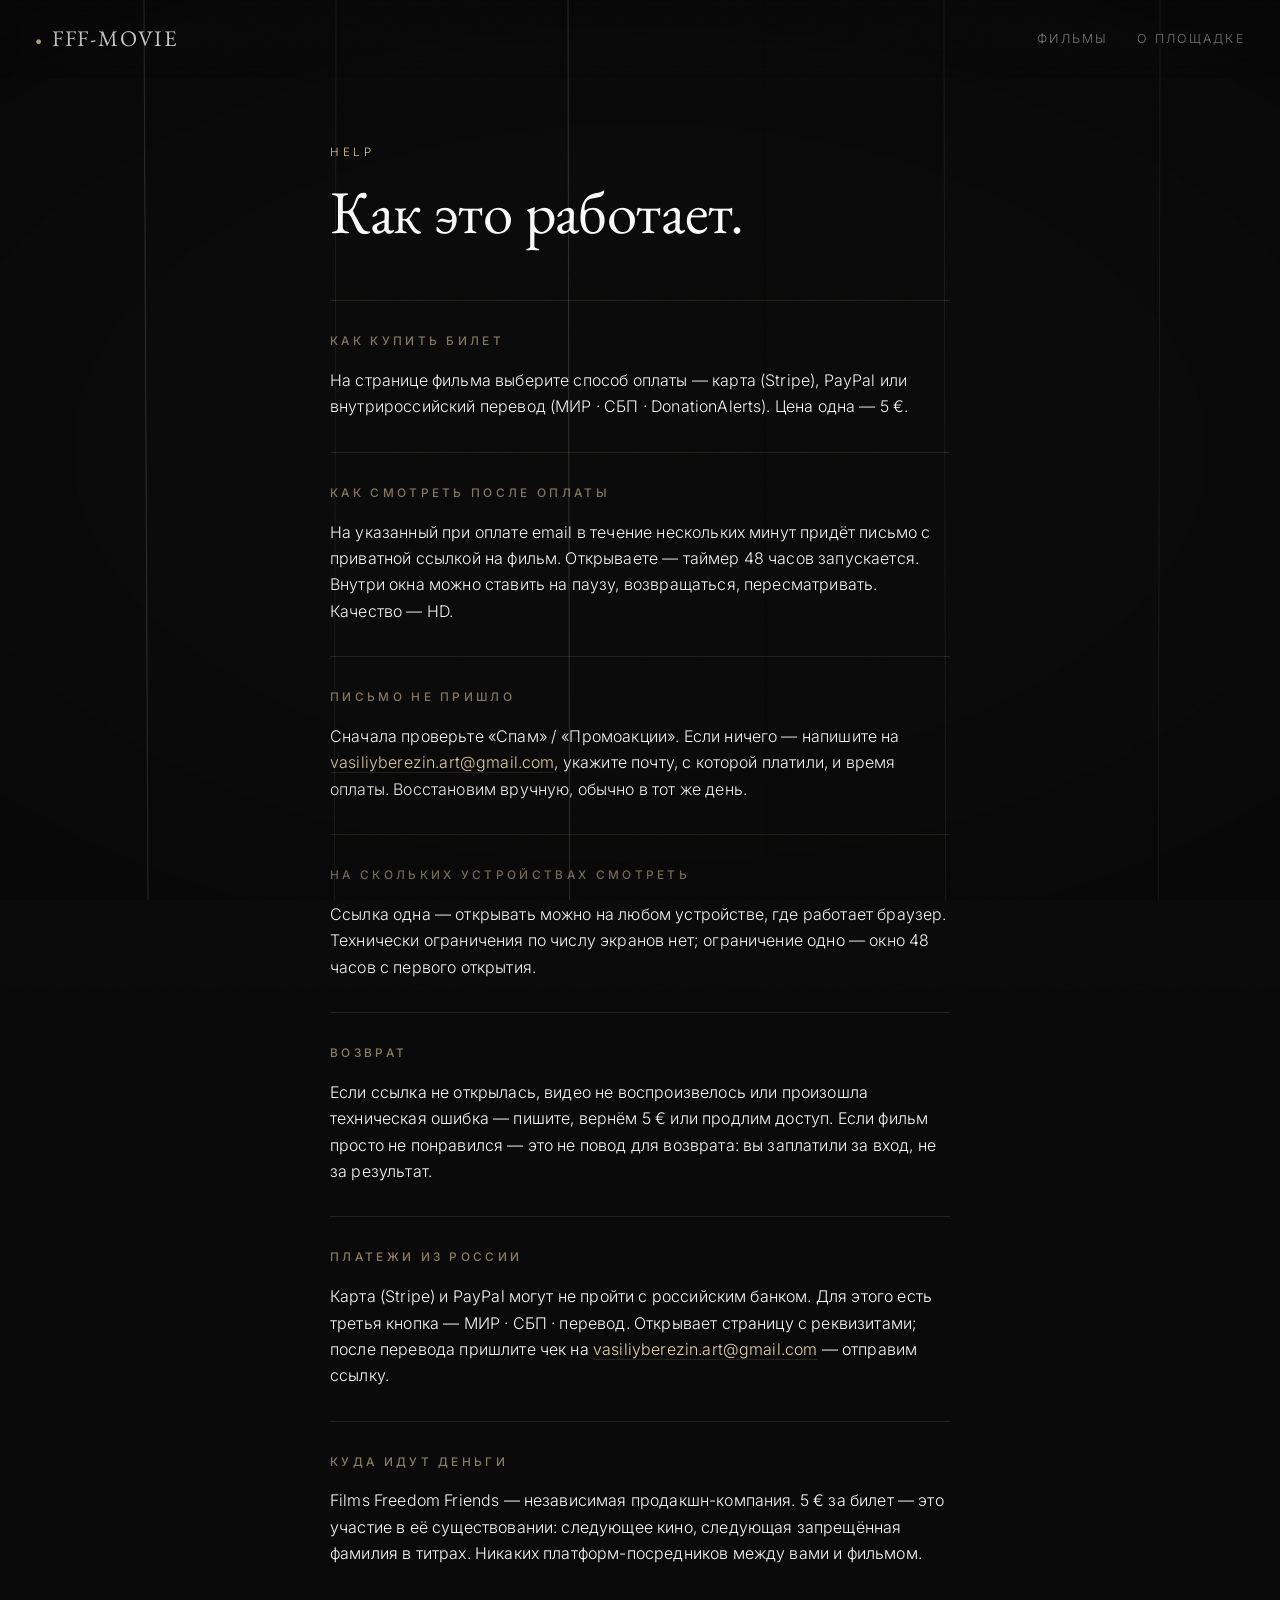
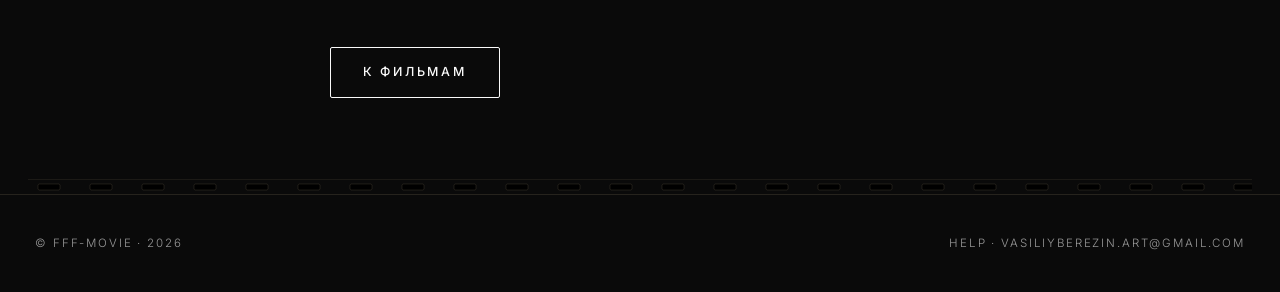
==== commit 1f39da10: "cube-flip + chromatic + tilt + shimmer + mobile polish — cube-flip секций при скролле через animatio" ====
--- a/help/index.html
+++ b/help/index.html
@@ -2,7 +2,8 @@
 <html lang="ru">
 <head>
 <meta charset="UTF-8" />
-<meta name="viewport" content="width=device-width, initial-scale=1.0" />
+<meta name="viewport" content="width=device-width, initial-scale=1.0, viewport-fit=cover" />
+<meta name="theme-color" content="#0a0a0a" />
 <title>Help — FFF-Movie</title>
 <meta name="description" content="Как купить билет, как смотреть, что делать, если письмо не пришло." />
 <link rel="preconnect" href="https://fonts.googleapis.com" />
--- a/styles.css
+++ b/styles.css
@@ -75,6 +75,42 @@
   justify-content: center;
 }
 .foot { scroll-snap-align: end; }
+
+/* ---------- cube-scroll: each section flips like the face of a cube ----------
+   On supported browsers (Safari 26+, Chrome 115+) we use animation-timeline: view().
+   Older browsers get a JS fallback in script.js that writes inline transform.
+*/
+.hero, .films, .teaser, .about, .help, .not-found, .success, .detail {
+  transform-style: preserve-3d;
+  will-change: transform, opacity, filter;
+}
+@supports (animation-timeline: view()) {
+  .hero, .films, .teaser, .about, .help, .not-found, .success, .detail {
+    animation: cube-flip linear both;
+    animation-timeline: view();
+    animation-range: cover 0% cover 100%;
+  }
+  @keyframes cube-flip {
+    0%   { transform: perspective(1400px) rotateX(58deg) translateZ(-280px); opacity: 0.35; filter: blur(2px); }
+    35%  { transform: perspective(1400px) rotateX(0)     translateZ(0);      opacity: 1;    filter: blur(0); }
+    65%  { transform: perspective(1400px) rotateX(0)     translateZ(0);      opacity: 1;    filter: blur(0); }
+    100% { transform: perspective(1400px) rotateX(-58deg) translateZ(-280px); opacity: 0.35; filter: blur(2px); }
+  }
+  @media (max-width: 700px) {
+    @keyframes cube-flip {
+      0%   { transform: perspective(1100px) rotateX(38deg) translateZ(-160px); opacity: 0.5; filter: blur(1px); }
+      35%  { transform: perspective(1100px) rotateX(0)     translateZ(0);      opacity: 1;   filter: blur(0); }
+      65%  { transform: perspective(1100px) rotateX(0)     translateZ(0);      opacity: 1;   filter: blur(0); }
+      100% { transform: perspective(1100px) rotateX(-38deg) translateZ(-160px); opacity: 0.5; filter: blur(1px); }
+    }
+  }
+}
+@media (prefers-reduced-motion: reduce) {
+  .hero, .films, .teaser, .about, .help, .not-found, .success, .detail {
+    animation: none !important;
+    transform: none !important;
+  }
+}
 
 /* horizontal sprocket strip between frames — a thin film-edge line */
 .hero, .films, .about, .help, .not-found, .success, .detail {
@@ -160,6 +196,33 @@
   position: absolute; inset: 0;
   background:
     linear-gradient(180deg, rgba(10, 10, 10, 0.5) 0%, rgba(10, 10, 10, 0.1) 35%, rgba(10, 10, 10, 0.95) 100%);
+  z-index: 1;
+}
+
+/* prismatic gradient-mesh — soft pulsating warm-cool blobs floating over the hero */
+.hero-mesh {
+  position: absolute; inset: -10%;
+  pointer-events: none;
+  z-index: 1;
+  filter: blur(80px) saturate(1.1);
+  mix-blend-mode: screen;
+  opacity: 0.55;
+  background:
+    radial-gradient(circle at 22% 28%, rgba(255, 110, 180, 0.55) 0%, transparent 45%),
+    radial-gradient(circle at 78% 18%, rgba(110, 200, 255, 0.55) 0%, transparent 45%),
+    radial-gradient(circle at 50% 80%, rgba(255, 200, 110, 0.55) 0%, transparent 45%),
+    radial-gradient(circle at 12% 90%, rgba(190, 130, 255, 0.55) 0%, transparent 45%);
+  animation: hero-mesh-pulse 14s ease-in-out infinite;
+}
+@keyframes hero-mesh-pulse {
+  0%, 100% { transform: scale(1)   rotate(0)   translate(0, 0); opacity: 0.55; }
+  50%      { transform: scale(1.18) rotate(12deg) translate(-2%, 1%); opacity: 0.7; }
+}
+@media (max-width: 700px) {
+  .hero-mesh { filter: blur(50px) saturate(1.05); opacity: 0.45; }
+}
+@media (prefers-reduced-motion: reduce) {
+  .hero-mesh { animation: none; }
 }
 
 .hero-content {
@@ -200,6 +263,7 @@
    color: subtle warm-palette hue-shift per letter (tan / bone / peach)
 */
 .hero-title .ch {
+  position: relative;
   display: inline-block;
   opacity: 0;
   transform: translateY(0.6em) rotate(-6deg);
@@ -212,6 +276,29 @@
     calc(2.6s + var(--i) * 38ms);
   will-change: transform, opacity, filter;
 }
+/* chromatic aberration — RGB ghosts that follow the cursor / scroll */
+.hero-title .ch::before,
+.hero-title .ch::after {
+  content: attr(data-ch);
+  position: absolute;
+  top: 0; left: 0;
+  pointer-events: none;
+  mix-blend-mode: screen;
+  opacity: 0.65;
+  transition: transform 0.18s ease-out;
+}
+.hero-title .ch::before {
+  color: rgba(255, 70, 140, 0.85);
+  transform: translate(calc(var(--ax, 0) * -3.5px), calc(var(--ay, 0) * -2.5px));
+}
+.hero-title .ch::after {
+  color: rgba(80, 200, 255, 0.85);
+  transform: translate(calc(var(--ax, 0) * 3.5px), calc(var(--ay, 0) * 2.5px));
+}
+@media (max-width: 700px) {
+  .hero-title .ch::before { transform: translate(calc(var(--ax, 0) * -2.2px), calc(var(--ay, 0) * -1.5px)); }
+  .hero-title .ch::after  { transform: translate(calc(var(--ax, 0) * 2.2px),  calc(var(--ay, 0) * 1.5px)); }
+}
 .home .hero-title .ch {
   animation-delay:
     calc(2.4s + var(--i) * 45ms),
@@ -360,14 +447,16 @@
 }
 
 .film-card {
-  /* polaroid look — pinned to a wall */
+  /* polaroid look — pinned to a wall, with cursor/gyro 3D-tilt */
   position: relative;
   display: flex; flex-direction: column; gap: 0;
   background: #f4ede3;
   padding: 1rem 1rem 3.5rem;
   border-radius: 2px;
-  transform: rotate(var(--tilt, -1.4deg)) translateZ(0);
-  transition: transform 0.5s cubic-bezier(.2,.7,.2,1), box-shadow 0.5s ease;
+  overflow: hidden;
+  transform-style: preserve-3d;
+  transform: rotate(var(--tilt, -1.4deg)) rotateX(var(--rx, 0deg)) rotateY(var(--ry, 0deg)) translateZ(0);
+  transition: transform 0.35s cubic-bezier(.2,.7,.2,1), box-shadow 0.5s ease;
   box-shadow:
     0 20px 35px -18px rgba(0, 0, 0, 0.7),
     0 50px 90px -50px rgba(0, 0, 0, 0.55);
@@ -376,10 +465,34 @@
 .film-card:nth-child(odd)  { --tilt: -1.6deg; }
 .film-card:nth-child(even) { --tilt:  1.8deg; }
 .film-card:hover {
-  transform: rotate(0) translateZ(40px) translateY(-6px);
+  transform: rotate(0) rotateX(var(--rx, 0deg)) rotateY(var(--ry, 0deg)) translateZ(40px) translateY(-6px);
   box-shadow:
     0 40px 60px -20px rgba(0, 0, 0, 0.85),
     0 80px 130px -60px rgba(0, 0, 0, 0.7);
+}
+
+/* shimmer sweep — runs once when card scrolls into view */
+.film-card .shimmer {
+  position: absolute; inset: 0;
+  pointer-events: none;
+  background: linear-gradient(105deg, transparent 38%, rgba(255,255,255,0.55) 50%, transparent 62%);
+  background-size: 220% 100%;
+  background-position: -120% 0;
+  mix-blend-mode: overlay;
+  opacity: 0;
+  border-radius: 2px;
+}
+.film-card.shimmer-fire .shimmer {
+  animation: shimmer-sweep 1.4s ease-out forwards;
+}
+@keyframes shimmer-sweep {
+  0%   { opacity: 0;   background-position: -120% 0; }
+  20%  { opacity: 0.9; }
+  100% { opacity: 0;   background-position: 120% 0; }
+}
+@media (prefers-reduced-motion: reduce) {
+  .film-card { transition: none; }
+  .film-card .shimmer { display: none; }
 }
 
 /* push-pin */
@@ -750,6 +863,94 @@
   color: var(--white-mute);
   margin-bottom: 1.2rem;
   font-size: 1rem;
+}
+
+/* ============================================================
+   Mobile polish (≤ 700px)
+   ============================================================ */
+@media (max-width: 700px) {
+  /* iOS safe-area: notch + home-indicator */
+  body { padding-bottom: env(safe-area-inset-bottom); }
+  .nav { padding-top: max(1rem, env(safe-area-inset-top)); padding-left: 1.2rem; padding-right: 1.2rem; }
+  .frame-counter { left: 1.2rem; bottom: max(1rem, env(safe-area-inset-bottom)); }
+
+  /* prevent iOS auto-zoom of long words / address bar fudging */
+  html { -webkit-text-size-adjust: 100%; text-size-adjust: 100%; }
+
+  /* prefer dvh (the current visible height) where available */
+  .hero { height: 100dvh; min-height: 100dvh; }
+  .films, .about, .help, .not-found, .success, .detail, .teaser {
+    min-height: 100dvh;
+  }
+
+  /* tap targets ≥ 44 px */
+  .cta, .cta-primary, .cta-ghost,
+  .pay-stripe, .pay-paypal, .pay-ru,
+  .nav-links a, .foot-links a {
+    min-height: 44px;
+    display: inline-flex;
+    align-items: center;
+    justify-content: center;
+    touch-action: manipulation;
+  }
+
+  /* mobile typography tighten */
+  .hero-eyebrow { font-size: 0.66rem; }
+  .hero-title { padding: 0 0.2rem; }
+  .teaser-content { padding: 0 1.4rem; }
+  .teaser-title { font-size: clamp(2rem, 8vw, 3.4rem); }
+  .teaser-credits { font-size: 0.78rem; line-height: 1.4; }
+  .nav-links { gap: 0.9rem; font-size: 0.66rem; }
+  .brand { font-size: 1.05rem; letter-spacing: 0.16em; }
+
+  /* about — single-column, breathing room */
+  .about-inner { gap: 2.4rem; }
+  .about-text { font-size: 1.15rem; line-height: 1.45; }
+  .studio-logo { max-width: 200px; }
+
+  /* polaroid postcards: less aggressive shadow, no overflow */
+  .film-card {
+    padding: 0.8rem 0.8rem 2.6rem;
+    box-shadow:
+      0 14px 24px -14px rgba(0, 0, 0, 0.75),
+      0 30px 50px -36px rgba(0, 0, 0, 0.55);
+  }
+  .film-card:nth-child(odd)  { --tilt: -1.0deg; }
+  .film-card:nth-child(even) { --tilt:  1.2deg; }
+
+  /* detail page: tighten */
+  .detail-hero { height: 56vh; min-height: 360px; }
+  .detail-body { padding: 0 1.2rem 4rem; margin-top: -4rem; }
+  .detail-buy { padding: 1.4rem; }
+
+  /* help blocks: touchable spacing */
+  .help-block { padding: 1.4rem 0; }
+  .help-block p { font-size: 0.96rem; line-height: 1.6; }
+
+  /* pulses / mesh: keep but lighter */
+  .hero-mesh { animation-duration: 18s; }
+
+  /* gentler grain on mobile */
+  body::after { opacity: 0.09; }
+  html::after { opacity: 0.05; }
+}
+
+/* tiny phones — 360 px and below */
+@media (max-width: 380px) {
+  .nav { padding: 0.8rem 1rem; }
+  .nav-links a { font-size: 0.6rem; letter-spacing: 0.16em; }
+  .brand { font-size: 0.95rem; }
+  .hero-title { font-size: clamp(1.4rem, 7vw, 2rem); }
+  .teaser-title { font-size: clamp(1.7rem, 8vw, 2.4rem); }
+  .film-credits-row .role { min-width: 4.6rem; font-size: 0.58rem; }
+}
+
+/* hover-only effects → disable on touch */
+@media (hover: none) {
+  .film-poster:hover .film-poster-img { transform: none; filter: saturate(0.9); }
+  .film-poster:hover .film-poster-video { opacity: 0; }
+  .film-poster:hover .film-card-overlay { opacity: 0; }
+  .film-card:hover { transform: rotate(var(--tilt, -1deg)) rotateX(var(--rx, 0deg)) rotateY(var(--ry, 0deg)); }
 }
 
 /* ---------- cinema overlay ----------
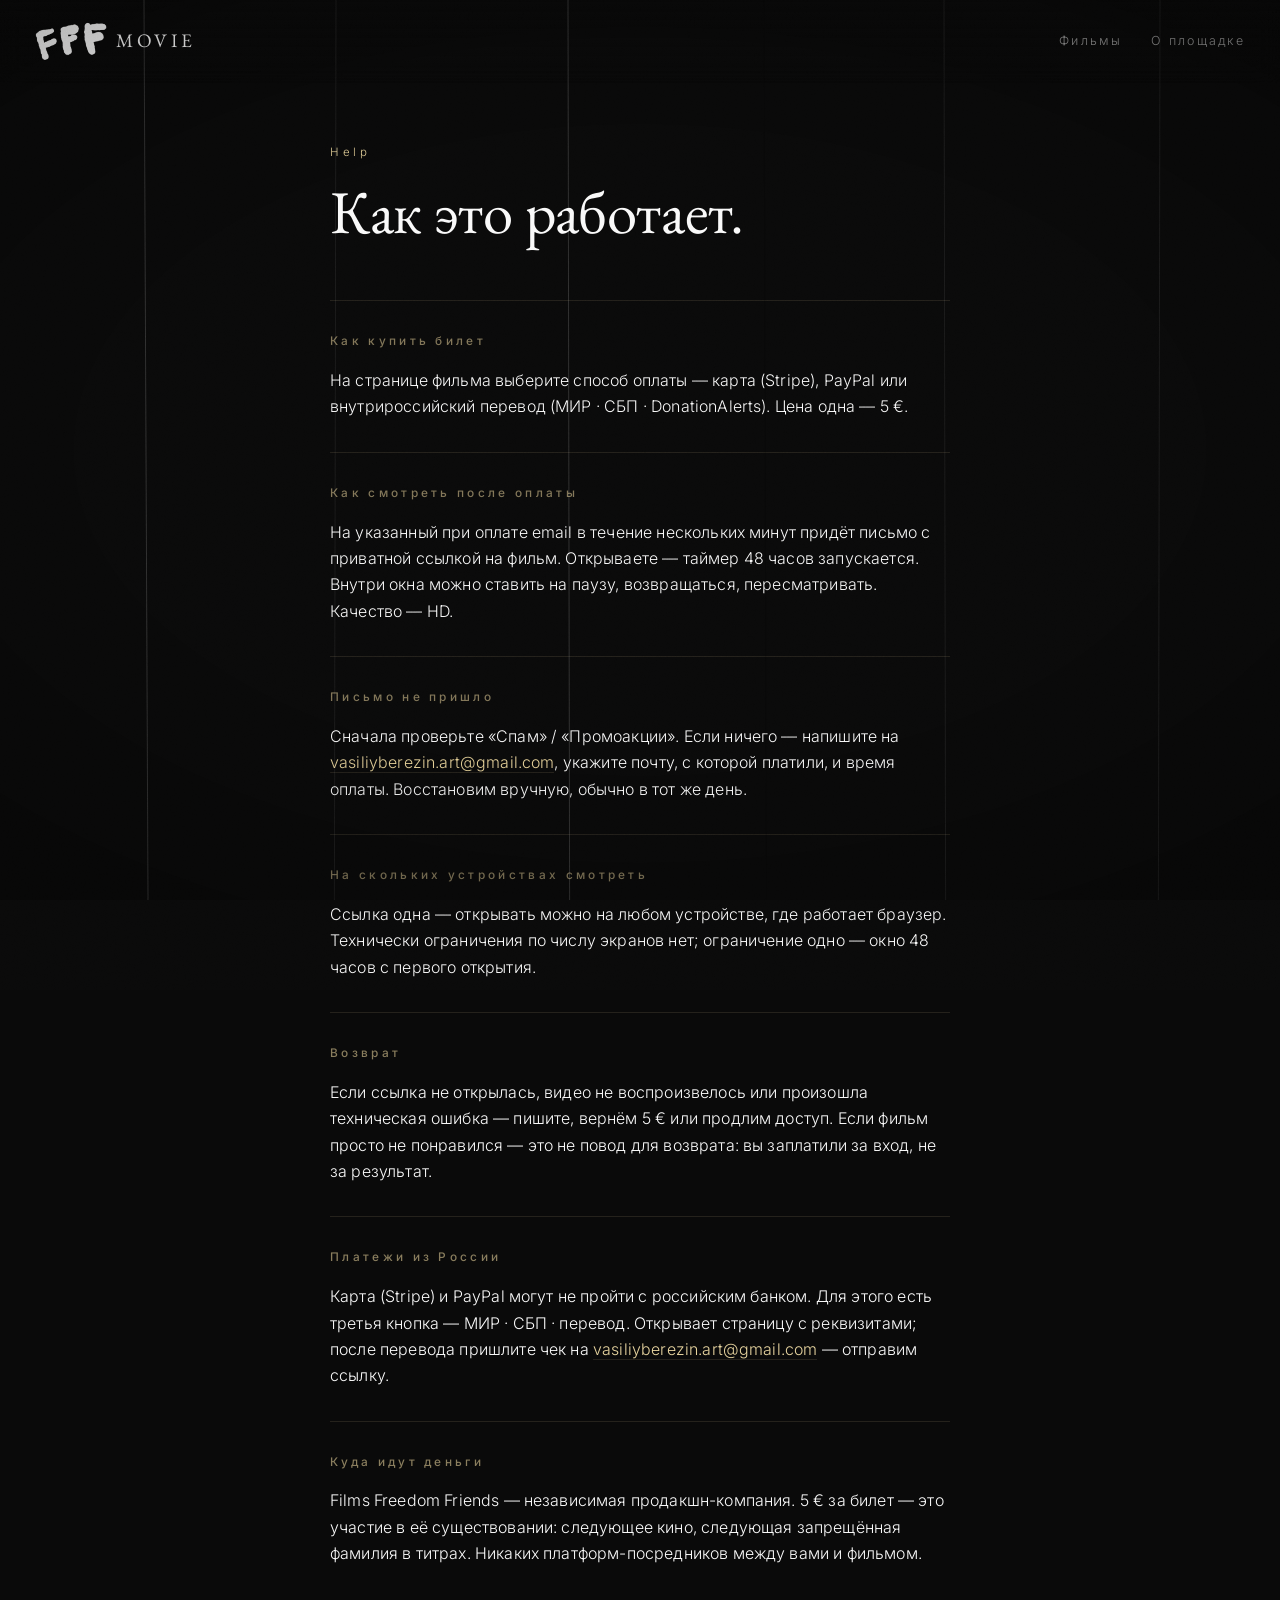
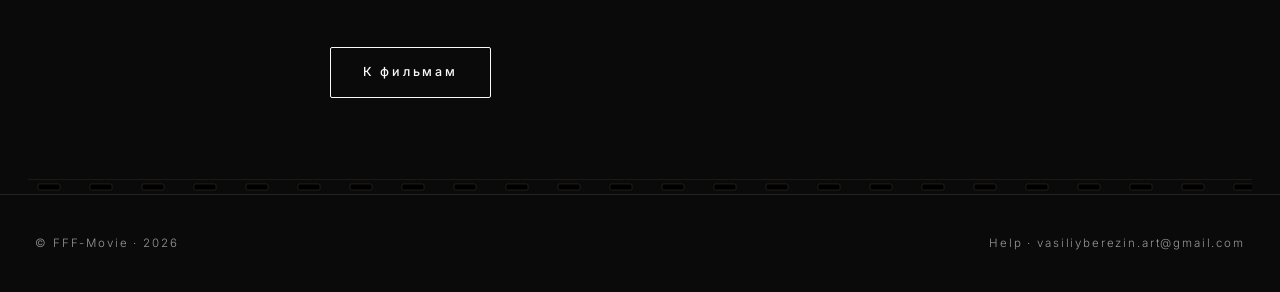
==== commit 75a465dc: "brand: рукописное FFF-png + правки от Зюмкина — FFF в логотипе → IMG_0193 рукописное (PIL: lum→alpha" ====
--- a/help/index.html
+++ b/help/index.html
@@ -15,8 +15,8 @@
 
 <header class="nav">
   <a href="../index.html" class="brand">
-    <span class="brand-mark">●</span>
-    <span class="brand-name" data-platform-name>FFF-Movie</span>
+    <img class="brand-fff" src="../assets/brand/fff-letters.png" alt="FFF" />
+    <span class="brand-name">Movie</span>
   </a>
   <nav class="nav-links">
     <a href="../index.html#films">Фильмы</a>
--- a/styles.css
+++ b/styles.css
@@ -147,20 +147,29 @@
 }
 
 .brand {
-  display: flex; align-items: baseline; gap: 0.5rem;
+  display: flex; align-items: center; gap: 0.55rem;
   font-family: var(--hand);
   font-weight: 400;
-  font-size: 1.4rem;
-  letter-spacing: 0.08em;
+  font-size: 1.2rem;
+  letter-spacing: 0.18em;
   text-transform: uppercase;
 }
+.brand-fff {
+  height: 2em;
+  width: auto;
+  display: block;
+  /* invert to white-on-dark (the source PNG already is white-on-transparent, this is just safe) */
+  filter: drop-shadow(0 1px 0 rgba(0,0,0,0.3));
+}
 .brand-mark { color: var(--melon); font-size: 0.7rem; transform: translateY(-1px); }
+@media (max-width: 700px) {
+  .brand-fff { height: 1.7em; }
+}
 
 .nav-links {
   display: flex; gap: 1.8rem;
   font-size: 0.78rem;
   letter-spacing: 0.18em;
-  text-transform: uppercase;
   color: var(--white-mute);
 }
 .nav-links a:hover { color: var(--melon); }
@@ -327,7 +336,6 @@
   padding: 0.95rem 2rem;
   font-size: 0.78rem;
   letter-spacing: 0.22em;
-  text-transform: uppercase;
   font-weight: 500;
   border-radius: 2px;
   transition: all 0.25s ease;
@@ -391,7 +399,6 @@
 .teaser-eyebrow {
   font-size: 0.72rem;
   letter-spacing: 0.32em;
-  text-transform: uppercase;
   color: var(--bone);
   margin-bottom: 1.2rem;
 }
@@ -555,7 +562,6 @@
 .film-card-action {
   font-size: 0.72rem;
   letter-spacing: 0.32em;
-  text-transform: uppercase;
   color: var(--bone);
   padding: 0.7rem 1.4rem;
   border: 1px solid var(--bone);
@@ -572,7 +578,6 @@
   color: var(--bone);
   font-size: 0.68rem;
   letter-spacing: 0.22em;
-  text-transform: uppercase;
   border: 1px solid var(--bone);
   border-radius: 2px;
   z-index: 2;
@@ -600,7 +605,6 @@
 }
 .film-credits-row .role {
   color: #8a7e5e;
-  text-transform: uppercase;
   font-size: 0.62rem;
   letter-spacing: 0.22em;
   padding-top: 0.2rem;
@@ -649,7 +653,6 @@
 .studio-label {
   font-size: 0.66rem;
   letter-spacing: 0.32em;
-  text-transform: uppercase;
   color: var(--bone-mute);
   margin-bottom: 0.4rem;
 }
@@ -670,7 +673,6 @@
 .studio-people {
   font-size: 0.82rem;
   letter-spacing: 0.1em;
-  text-transform: uppercase;
   color: var(--white-mute);
   margin-top: 0.4rem;
 }
@@ -693,7 +695,6 @@
   display: flex; justify-content: space-between;
   font-size: 0.72rem;
   letter-spacing: 0.16em;
-  text-transform: uppercase;
   color: var(--white-mute);
   border-top: 1px solid var(--line);
 }
@@ -745,7 +746,6 @@
 .detail-credits {
   font-size: 0.8rem;
   letter-spacing: 0.18em;
-  text-transform: uppercase;
   color: var(--bone);
   margin-bottom: 2.5rem;
 }
@@ -792,7 +792,6 @@
 .detail-buy-row .term {
   font-size: 0.72rem;
   letter-spacing: 0.18em;
-  text-transform: uppercase;
   color: var(--white-mute);
 }
 
@@ -803,7 +802,6 @@
   padding: 0.95rem 1.2rem;
   font-size: 0.78rem;
   letter-spacing: 0.22em;
-  text-transform: uppercase;
   font-weight: 500;
   border-radius: 2px;
   cursor: pointer;
@@ -1086,7 +1084,6 @@
   color: var(--bone);
   pointer-events: none;
   font-variant-numeric: tabular-nums;
-  text-transform: uppercase;
   mix-blend-mode: difference;
   opacity: 0.6;
 }
@@ -1190,7 +1187,6 @@
 .help-eyebrow {
   font-size: 0.72rem;
   letter-spacing: 0.32em;
-  text-transform: uppercase;
   color: var(--bone);
   margin-bottom: 1.2rem;
 }
@@ -1211,7 +1207,6 @@
   font-weight: 500;
   font-size: 0.74rem;
   letter-spacing: 0.28em;
-  text-transform: uppercase;
   color: var(--bone-mute);
   margin-bottom: 1rem;
 }
@@ -1282,7 +1277,6 @@
 .nf-eyebrow {
   font-size: 0.66rem;
   letter-spacing: 0.36em;
-  text-transform: uppercase;
   color: var(--bone);
   margin-bottom: 1.5rem;
 }
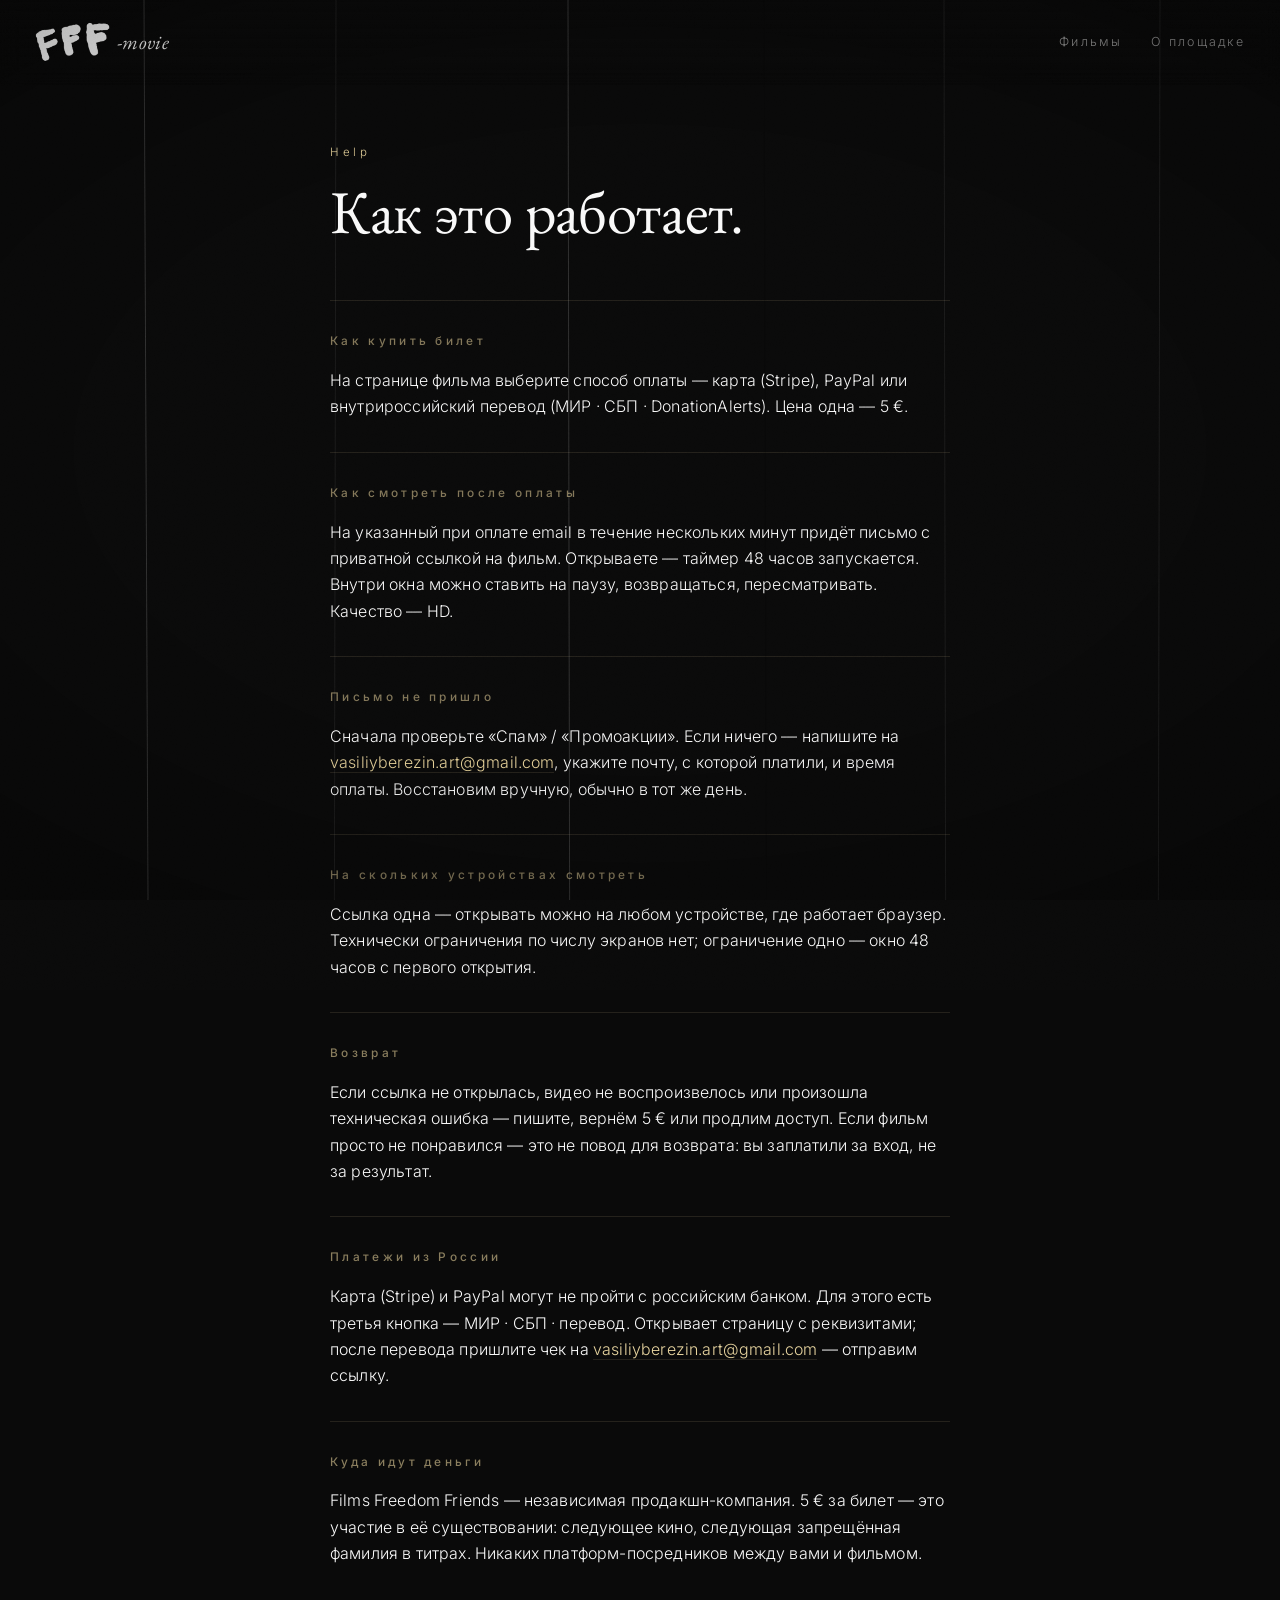
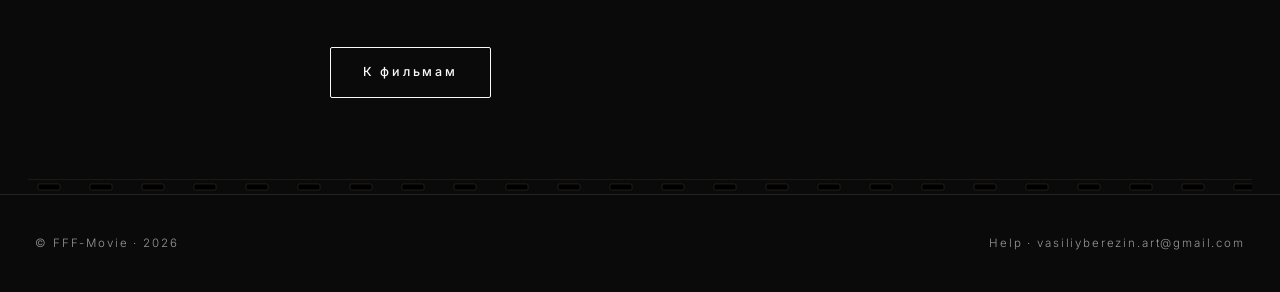
==== commit 376770cd: "The Seventh-only release: убрана INSERTGENERICTITLE, бренд → FFF-movie — витрина теперь с одним филь" ====
--- a/help/index.html
+++ b/help/index.html
@@ -16,7 +16,7 @@
 <header class="nav">
   <a href="../index.html" class="brand">
     <img class="brand-fff" src="../assets/brand/fff-letters.png" alt="FFF" />
-    <span class="brand-name">Movie</span>
+    <span class="brand-name">-movie</span>
   </a>
   <nav class="nav-links">
     <a href="../index.html#films">Фильмы</a>
--- a/styles.css
+++ b/styles.css
@@ -147,13 +147,14 @@
 }
 
 .brand {
-  display: flex; align-items: center; gap: 0.55rem;
+  display: flex; align-items: center; gap: 0.4rem;
   font-family: var(--hand);
   font-weight: 400;
-  font-size: 1.2rem;
-  letter-spacing: 0.18em;
-  text-transform: uppercase;
-}
+  font-size: 1.25rem;
+  letter-spacing: 0.02em;
+  font-style: italic;
+}
+.brand-name { font-style: italic; }
 .brand-fff {
   height: 2em;
   width: auto;
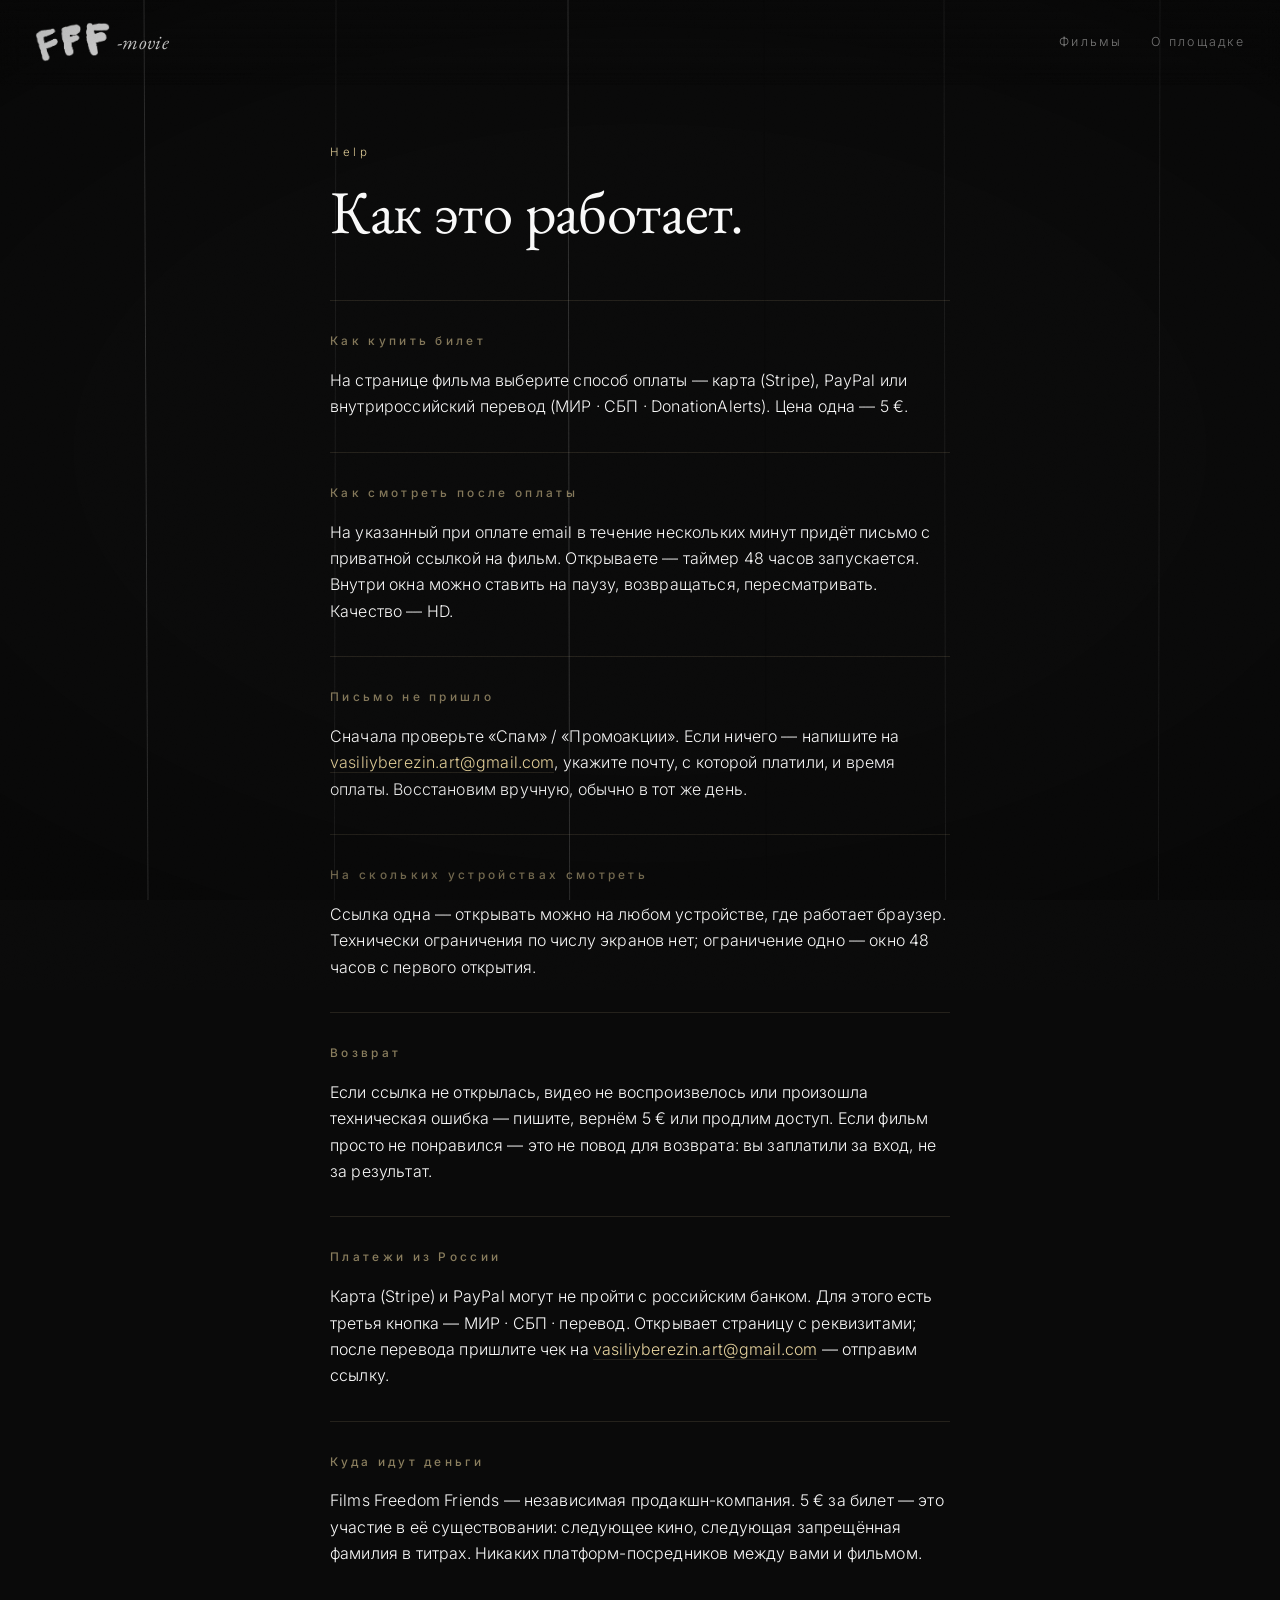
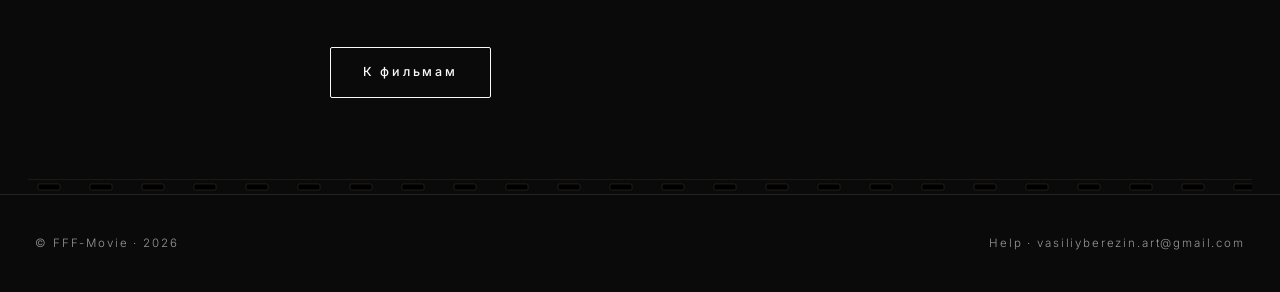
==== commit 47a678bf: "hero-still → рукописное FFF, оптимизация, линт — hero-still.jpg перерисован: большое рукописное FFF " ====
--- a/help/index.html
+++ b/help/index.html
@@ -8,7 +8,7 @@
 <meta name="description" content="Как купить билет, как смотреть, что делать, если письмо не пришло." />
 <link rel="preconnect" href="https://fonts.googleapis.com" />
 <link rel="preconnect" href="https://fonts.gstatic.com" crossorigin />
-<link href="https://fonts.googleapis.com/css2?family=EB+Garamond:ital,wght@0,400..800;1,400..800&family=Inter:wght@200;300;400;500;600;700&display=swap" rel="stylesheet" />
+<link href="https://fonts.googleapis.com/css2?family=EB+Garamond:ital,wght@0,400..800;1,400..800&family=Inter:wght@300;400;500&display=swap" rel="stylesheet" />
 <link rel="stylesheet" href="../styles.css" />
 </head>
 <body>
--- a/styles.css
+++ b/styles.css
@@ -1103,35 +1103,24 @@
 }
 .leader-stage {
   position: relative;
-  width: clamp(280px, 56vmin, 460px);
-  aspect-ratio: 4 / 3;
-}
-.clapper-stage {
-  animation: clap-shake 0.32s ease-out 1.45s;
-  transform-origin: center;
-}
-.clapper {
-  width: 100%; height: 100%;
-  filter: drop-shadow(0 30px 60px rgba(0,0,0,0.7));
-  overflow: visible;
-}
-.clapper-top {
-  transform-origin: 20px 84px;
-  transform: rotate(-28deg);
-  animation: clap-down 0.36s cubic-bezier(.7,0,.85,.45) 1.1s forwards;
-}
-.clapper-text {
+  width: clamp(300px, 64vmin, 540px);
+  aspect-ratio: 1.13 / 1;
+  perspective: 1100px;
+}
+.clapper-hand {
+  display: block;
+  width: 100%;
+  height: 100%;
+  object-fit: contain;
+  filter: drop-shadow(0 24px 48px rgba(0, 0, 0, 0.7));
   opacity: 0;
-  animation: clap-text-in 0.5s ease-out 0.2s forwards;
-}
-.clapper-board {
-  stroke-dasharray: 820;
-  stroke-dashoffset: 820;
-  animation: clap-draw 0.7s ease-out 0s forwards;
-}
-.clapper-line {
-  opacity: 0;
-  animation: clap-text-in 0.4s ease-out 0.35s forwards;
+  transform-origin: center 75%;
+  animation:
+    clap-appear 0.55s cubic-bezier(.2,.8,.3,1.05) 0s   forwards,
+    clap-wind   0.36s ease-in 0.55s forwards,
+    clap-snap   0.22s cubic-bezier(.7,0,.85,.4) 0.91s forwards,
+    clap-shake  0.42s ease-out 1.13s forwards,
+    clap-fade   0.45s ease-out 1.55s forwards;
 }
 .leader-flash {
   position: absolute; inset: -50%;
@@ -1139,42 +1128,44 @@
   opacity: 0;
   pointer-events: none;
 }
-.leader-flash.fire { animation: leader-flash 0.32s ease-out forwards; }
-
+.leader-flash.fire { animation: leader-flash 0.3s ease-out forwards; }
+
+/* sequence: appear → wind-up (rotate slightly back) → snap (rotate forward, hit) → shake → fade */
+@keyframes clap-appear {
+  0%   { opacity: 0; transform: scale(0.65) rotate(-8deg) translateY(40px); filter: blur(8px) drop-shadow(0 24px 48px rgba(0,0,0,0.7)); }
+  100% { opacity: 1; transform: scale(1)    rotate(-3deg) translateY(0);    filter: blur(0)    drop-shadow(0 24px 48px rgba(0,0,0,0.7)); }
+}
+@keyframes clap-wind {
+  0%   { transform: scale(1) rotate(-3deg)  translateY(0); }
+  100% { transform: scale(1.02) rotate(-9deg) translateY(-6px); }
+}
+@keyframes clap-snap {
+  0%   { transform: scale(1.02) rotate(-9deg) translateY(-6px); }
+  60%  { transform: scale(1.05) rotate(4deg)  translateY(8px); }
+  100% { transform: scale(1)    rotate(0)     translateY(0); }
+}
+@keyframes clap-shake {
+  0%, 100% { transform: translate(0,0) rotate(0); }
+  18%  { transform: translate(-9px, 6px) rotate(-0.6deg); }
+  44%  { transform: translate(7px, -5px) rotate(0.7deg); }
+  70%  { transform: translate(-3px, 2px) rotate(-0.2deg); }
+}
+@keyframes clap-fade {
+  0%   { opacity: 1; transform: scale(1) rotate(0); }
+  100% { opacity: 0; transform: scale(1.06) rotate(0); }
+}
 @keyframes leader-out {
   0%   { opacity: 1; }
   100% { opacity: 0; visibility: hidden; }
 }
-@keyframes clap-draw {
-  to { stroke-dashoffset: 0; }
-}
-@keyframes clap-text-in {
-  to { opacity: 1; }
-}
-@keyframes clap-down {
-  0%   { transform: rotate(-28deg); }
-  82%  { transform: rotate(3deg); }
-  100% { transform: rotate(0deg); }
-}
-@keyframes clap-shake {
-  0%, 100% { transform: translate(0,0) rotate(0); }
-  20%  { transform: translate(-7px, 5px) rotate(-0.4deg); }
-  45%  { transform: translate(6px, -4px) rotate(0.5deg); }
-  70%  { transform: translate(-3px, 2px) rotate(-0.2deg); }
-}
 @keyframes leader-flash {
   0%   { opacity: 0; }
-  35%  { opacity: 0.95; }
+  35%  { opacity: 0.92; }
   100% { opacity: 0; }
 }
 
 @media (prefers-reduced-motion: reduce) {
-  .clapper-top, .clapper-board, .clapper-text, .clapper-line, .clapper-stage {
-    animation: none !important;
-    stroke-dashoffset: 0 !important;
-    opacity: 1 !important;
-    transform: none !important;
-  }
+  .clapper-hand { animation: none !important; opacity: 1; transform: none !important; }
 }
 
 /* ---------- help page ---------- */
